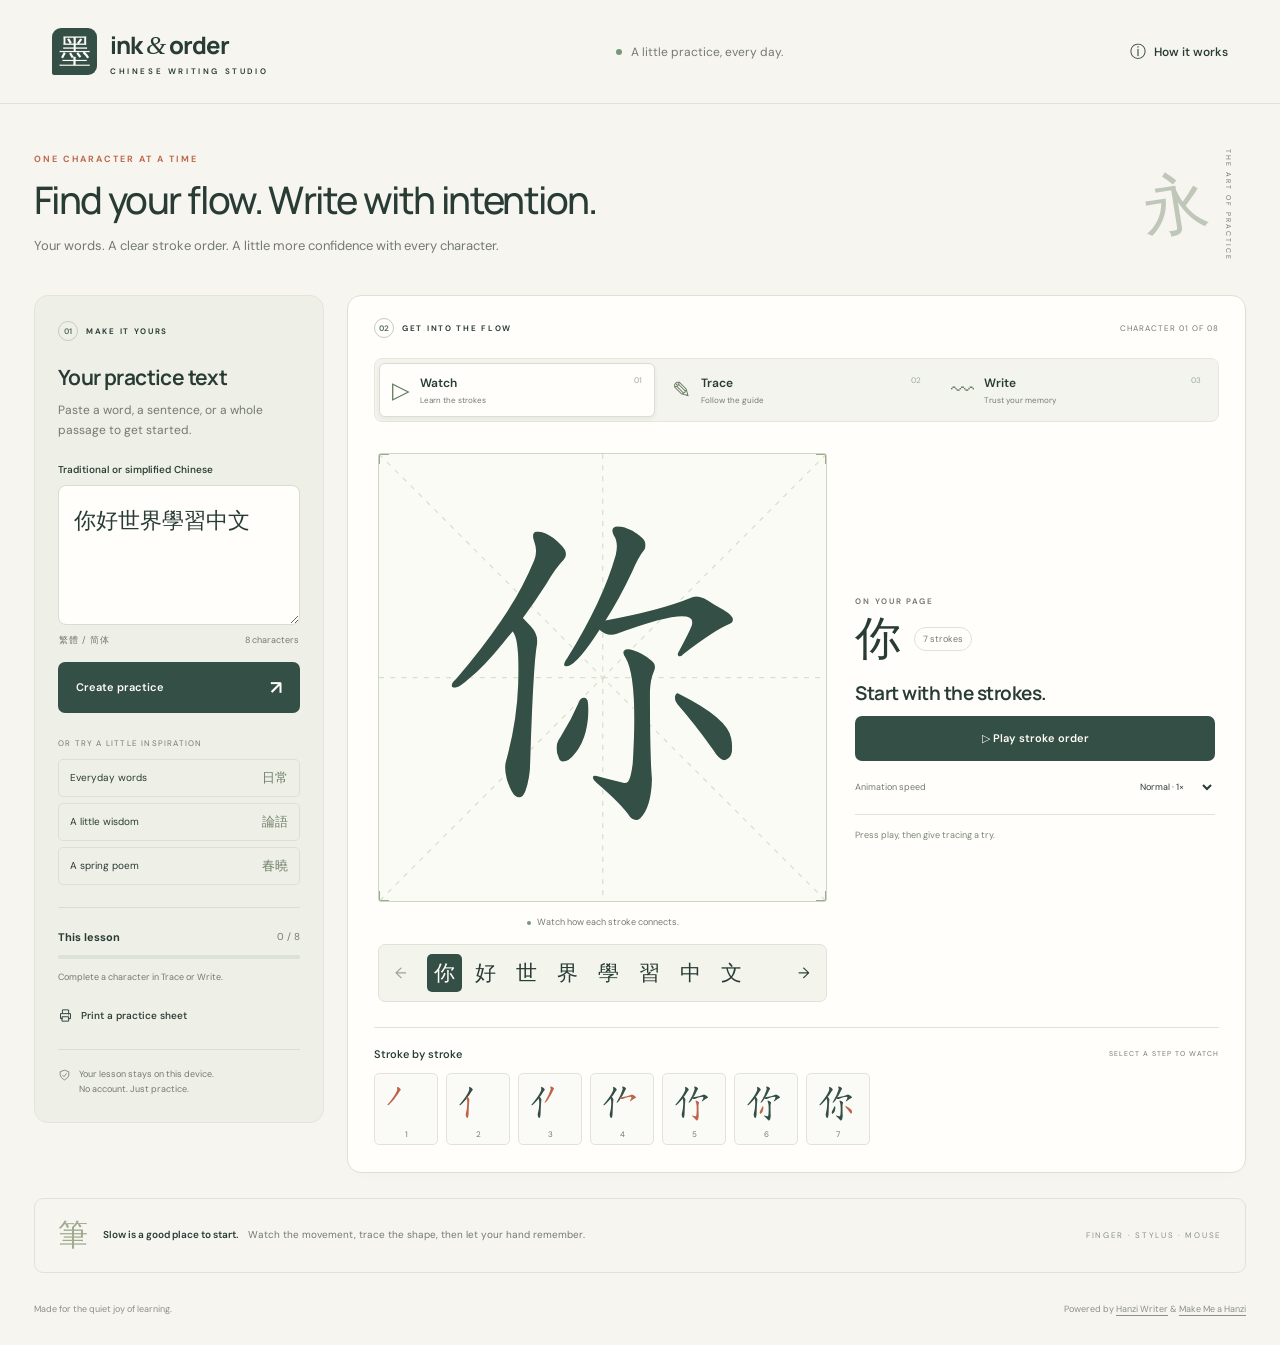
==== index.html @ 41d8ad5f "Move character navigation directly below the writing grid" ====
<!doctype html>
<html lang="en">
  <head>
    <meta charset="UTF-8" />
    <meta name="viewport" content="width=device-width, initial-scale=1" />
    <meta name="theme-color" content="#f6f5ef" />
    <meta
      name="description"
      content="Turn any traditional or simplified Chinese text into stroke-order animations, guided tracing, and handwriting practice. Free, with no sign-in."
    />
    <title>Ink & Order — Chinese writing practice</title>
    <link rel="icon" href="./favicon.svg" type="image/svg+xml" />
    <link rel="stylesheet" href="./styles.css?v=d19925554fca" />
    <script defer src="./vendor/hanzi-writer.min.js"></script>
    <script defer src="./app.js?v=f478b5c9c810"></script>
  </head>
  <body>
    <a class="skip-link" href="#practice">Skip to practice</a>
    <header class="site-header">
      <a class="brand" href="./" aria-label="Ink and Order home"
        ><span class="brand-seal" lang="zh">墨</span
        ><span
          >ink <i>&</i> order<span class="brand-sub"
            >CHINESE WRITING STUDIO</span
          ></span
        ></a
      >
      <div class="header-note">
        <span class="status-dot"></span>A little practice, every day.
      </div>
      <button class="text-button" id="help-button">
        <span aria-hidden="true">ⓘ</span> How it works
      </button>
    </header>
    <main>
      <section class="intro">
        <div>
          <div class="eyebrow">ONE CHARACTER AT A TIME</div>
          <h1>
            Find your flow.<br class="mobile-break" />
            Write with intention.
          </h1>
          <p>
            Your words. A clear stroke order. A little more confidence with
            every character.
          </p>
        </div>
        <div class="intro-mark" aria-hidden="true">
          <span lang="zh">永</span><small>THE ART OF PRACTICE</small>
        </div>
      </section>
      <div class="studio-layout">
        <aside class="lesson-panel">
          <div class="section-kicker">
            <span class="step-number">01</span> MAKE IT YOURS
          </div>
          <h2>Your practice text</h2>
          <p class="muted">
            Paste a word, a sentence, or a whole passage to get started.
          </p>
          <form id="lesson-form">
            <label for="lesson-text">Traditional or simplified Chinese</label>
            <textarea
              id="lesson-text"
              lang="zh"
              maxlength="10000"
              spellcheck="false"
              placeholder="在這裡貼上中文，或在这里贴上中文…"
            >
你好世界學習中文</textarea
            >
            <div class="input-meta">
              <span>繁體 / 简体</span><span id="input-count">8 characters</span>
            </div>
            <p id="input-error" class="input-error" role="alert" hidden></p>
            <button type="submit" class="button primary generate-button">
              Create practice <span aria-hidden="true">↗</span>
            </button>
          </form>
          <div class="sample-label">OR TRY A LITTLE INSPIRATION</div>
          <div class="sample-buttons">
            <button data-sample="你好世界學習中文">
              Everyday words <span>日常</span></button
            ><button data-sample="学而时习之不亦说乎">
              A little wisdom <span>論語</span></button
            ><button data-sample="春眠不覺曉處處聞啼鳥">
              A spring poem <span>春曉</span>
            </button>
          </div>
          <div class="lesson-divider"></div>
          <div class="session-heading">
            <h3>This lesson</h3>
            <span id="session-count">0 / 8</span>
          </div>
          <progress
            id="session-progress"
            value="0"
            max="8"
            aria-label="Characters practiced"
          ></progress>
          <p class="session-caption" id="session-caption">
            Complete a character in Trace or Write.
          </p>
          <button class="text-button print-button" id="print-button">
            <svg aria-hidden="true" viewBox="0 0 24 24">
              <path
                d="M7 8V3h10v5M7 17H4V9h16v8h-3M7 14h10v7H7zM17 11h.01"
              /></svg
            >Print a practice sheet
          </button>
          <div class="saved-note">
            <svg aria-hidden="true" viewBox="0 0 24 24">
              <path d="M12 3 4 6v6c0 5 8 9 8 9s8-4 8-9V6zM8 12l3 3 5-6" /></svg
            ><span id="storage-note"
              >Your lesson stays on this device.<br />No account. Just
              practice.</span
            >
          </div>
        </aside>
        <section
          class="practice-panel"
          id="practice"
          aria-label="Writing practice"
        >
          <div class="practice-top">
            <div class="section-kicker">
              <span class="step-number">02</span> GET INTO THE FLOW
            </div>
            <span class="position-label" id="position-label"
              >CHARACTER 01 OF 08</span
            >
          </div>
          <div class="mode-tabs" role="tablist" aria-label="Practice mode">
            <button
              id="tab-watch"
              role="tab"
              aria-selected="true"
              aria-controls="mode-panel"
              tabindex="0"
              data-mode="watch"
            >
              <span class="tab-icon" aria-hidden="true">▷</span
              ><span>Watch<small>Learn the strokes</small></span
              ><span class="tab-index">01</span>
            </button>
            <button
              id="tab-trace"
              role="tab"
              aria-selected="false"
              aria-controls="mode-panel"
              tabindex="-1"
              data-mode="trace"
            >
              <span class="tab-icon" aria-hidden="true">✎</span
              ><span>Trace<small>Follow the guide</small></span
              ><span class="tab-index">02</span>
            </button>
            <button
              id="tab-write"
              role="tab"
              aria-selected="false"
              aria-controls="mode-panel"
              tabindex="-1"
              data-mode="write"
            >
              <span class="tab-icon" aria-hidden="true">〰</span
              ><span>Write<small>Trust your memory</small></span
              ><span class="tab-index">03</span>
            </button>
          </div>
          <div id="mode-panel" role="tabpanel" aria-labelledby="tab-watch">
            <div class="practice-workspace">
              <div class="canvas-column">
                <div
                  class="writing-board"
                  id="writing-board"
                  role="img"
                  aria-label="Stroke order animation for 你"
                >
                  <svg
                    class="guide-grid"
                    viewBox="0 0 360 360"
                    aria-hidden="true"
                  >
                    <path d="M180 0v360M0 180h360M0 0l360 360M360 0 0 360" />
                  </svg>
                  <div id="writer"></div>
                  <div id="board-overlay" class="board-overlay" role="status">
                    Preparing your character…
                  </div>
                  <span class="board-corner top-left"></span
                  ><span class="board-corner top-right"></span
                  ><span class="board-corner bottom-left"></span
                  ><span class="board-corner bottom-right"></span>
                </div>
                <div class="board-caption">
                  <span class="status-dot"></span
                  ><span id="board-caption"
                    >Watch how each stroke connects.</span
                  >
                </div>
                <nav
                  class="character-navigation"
                  aria-label="Character navigation"
                >
                  <button
                    class="nav-button"
                    id="previous-button"
                    aria-label="Previous character"
                  >
                    ← <span>Previous</span>
                  </button>
                  <div
                    id="character-list"
                    class="character-list"
                    aria-label="Lesson characters"
                  ></div>
                  <button
                    class="nav-button"
                    id="next-button"
                    aria-label="Next character"
                  >
                    <span>Next</span> →
                  </button>
                </nav>
              </div>
              <div class="character-details">
                <div class="detail-eyebrow">ON YOUR PAGE</div>
                <div class="character-heading">
                  <span id="current-character" lang="zh">你</span
                  ><span class="stroke-badge" id="stroke-count">7 strokes</span>
                </div>
                <h2 id="mode-title">Start with the strokes.</h2>
                <p id="mode-description" hidden></p>
                <div class="watch-controls" id="watch-controls">
                  <button class="button primary" id="play-button" disabled>
                    <span aria-hidden="true">▷</span> Play stroke order
                  </button>
                  <div class="speed-control">
                    <label for="speed">Animation speed</label
                    ><select id="speed">
                      <option value="0.6">Slow · 0.6×</option>
                      <option value="1" selected>Normal · 1×</option>
                      <option value="1.8">Fast · 1.8×</option>
                    </select>
                  </div>
                </div>
                <div class="quiz-controls" id="quiz-controls" hidden>
                  <div class="quiz-stats">
                    <div>
                      <strong id="accepted-count">0 / 7</strong
                      ><span>strokes written</span>
                    </div>
                    <div>
                      <strong id="mistake-count">0</strong
                      ><span>try-agains</span>
                    </div>
                  </div>
                  <progress
                    id="stroke-progress"
                    max="7"
                    value="0"
                    aria-label="Accepted strokes"
                  ></progress
                  ><button class="button secondary" id="restart-button">
                    ↺ Start again
                  </button>
                </div>
                <div
                  class="feedback"
                  id="feedback"
                  role="status"
                  aria-live="polite"
                >
                  Press play, then give tracing a try.
                </div>
                <button
                  class="text-button retry-button"
                  id="retry-button"
                  hidden
                >
                  ↻ Retry loading this character
                </button>
              </div>
            </div>
            <div class="stroke-section" id="stroke-section">
              <div class="subsection-heading">
                <h3>Stroke by stroke</h3>
                <span>SELECT A STEP TO WATCH</span>
              </div>
              <div
                class="stroke-strip"
                id="stroke-strip"
                aria-label="Stroke sequence"
              ></div>
            </div>
            <div class="memory-note" id="memory-note" hidden>
              <span aria-hidden="true">✧</span> A blank page, a remembered
              rhythm. No outlines or hints; stroke order and direction still
              count.
            </div>
          </div>
        </section>
      </div>
      <div class="practice-tip">
        <span class="tip-mark" aria-hidden="true">筆</span>
        <p>
          <strong>Slow is a good place to start.</strong> Watch the movement,
          trace the shape, then let your hand remember.
        </p>
        <span class="tip-device">FINGER · STYLUS · MOUSE</span>
      </div>
    </main>
    <footer>
      <span>Made for the quiet joy of learning.</span
      ><span
        >Powered by
        <a href="https://hanziwriter.org/" target="_blank" rel="noopener"
          >Hanzi Writer</a
        >
        &
        <a
          href="https://github.com/skishore/makemeahanzi"
          target="_blank"
          rel="noopener"
          >Make Me a Hanzi</a
        ></span
      >
    </footer>
    <dialog id="help-dialog">
      <button
        class="dialog-close text-button"
        id="close-help"
        aria-label="Close instructions"
      >
        ✕
      </button>
      <div class="eyebrow">WELCOME TO YOUR WRITING STUDIO</div>
      <h2>A small ritual.<br />A lasting skill.</h2>
      <ol>
        <li>
          <strong>Bring your own words.</strong> Paste up to 200 Chinese
          characters. Punctuation and other text are ignored; repeated
          characters stay in your lesson.
        </li>
        <li>
          <strong>Watch.</strong> Play the stroke animation or select a numbered
          step to see a single stroke.
        </li>
        <li>
          <strong>Trace.</strong> Follow the pale outline with a finger, stylus,
          or mouse. Hints appear after two mistakes.
        </li>
        <li>
          <strong>Write.</strong> Start on a blank grid. No outlines, automatic
          hints, or stroke previews. Only the correct next stroke, drawn in the
          right direction, is accepted.
        </li>
      </ol>
      <p>
        Progress is saved locally for Trace and Write separately. Select a
        character to revisit it. Printable sheets provide paper practice; stroke
        order can only be checked on screen.
      </p>
      <p class="muted">
        Character shapes and stroke orders follow the Make Me a Hanzi dataset
        and can differ from regional teaching standards. Some rare characters
        are unavailable. New character data requires an internet connection.
      </p>
      <button class="button primary" id="start-practicing">
        Let’s practice ↗
      </button>
    </dialog>
    <section id="print-area" aria-label="Printable practice sheet"></section>
  </body>
</html>
---- styles.css ----
@import url("https://fonts.googleapis.com/css2?family=DM+Sans:wght@400;450;500;550;600;650;700&family=Manrope:wght@400;500;600;650;700;750;800&display=swap");
:root {
  --paper: #f6f5ef;
  --card: #fffefa;
  --ink: #283c35;
  --muted: #737a73;
  --line: #e1e3d9;
  --green: #344f46;
  --pale: #edf1e9;
  --accent: #be6549;
  --serif: "Kaiti TC", "KaiTi", "STKaiti", "Noto Serif CJK TC", serif;
  font-family:
    "DM Sans",
    -apple-system,
    BlinkMacSystemFont,
    "Segoe UI",
    sans-serif;
  color: var(--ink);
  background: var(--paper);
  font-synthesis: none;
}
* {
  box-sizing: border-box;
}
body {
  margin: 0;
}
button,
input,
textarea,
select {
  font: inherit;
}
button,
a,
select {
  -webkit-tap-highlight-color: transparent;
}
button {
  cursor: pointer;
}
button:disabled {
  cursor: default;
  opacity: 0.45;
}
a {
  color: inherit;
}
button {
  color: inherit;
}
button:focus-visible,
a:focus-visible,
textarea:focus-visible,
select:focus-visible {
  outline: 3px solid #bd7658;
  outline-offset: 4px;
}
button {
  transition:
    background 0.18s,
    color 0.18s,
    transform 0.18s;
}
button:not(:disabled):active {
  transform: translateY(1px);
}
[hidden] {
  display: none !important;
}
.site-header {
  height: 104px;
  max-width: 1380px;
  margin: auto;
  display: flex;
  align-items: center;
  justify-content: space-between;
  padding: 0 52px;
  border-bottom: 1px solid var(--line);
}
.brand {
  text-decoration: none;
  display: flex;
  align-items: center;
  gap: 13px;
  font-family: "Manrope", sans-serif;
  font-size: 24px;
  font-weight: 750;
  letter-spacing: -1px;
}
.brand-seal {
  width: 45px;
  height: 47px;
  display: grid;
  place-items: center;
  background: var(--green);
  border-radius: 9px 9px 9px 2px;
  color: var(--card);
  font: 32px var(--serif);
}
.brand i {
  font:
    italic 26px Georgia,
    serif;
  font-weight: 400;
}
.brand-sub {
  display: block;
  margin-top: 5px;
  font:
    600 8px "DM Sans",
    sans-serif;
  letter-spacing: 2.6px;
}
.header-note {
  font-size: 12px;
  color: var(--muted);
  display: flex;
  align-items: center;
  gap: 9px;
}
.status-dot {
  width: 6px;
  height: 6px;
  border-radius: 50%;
  background: #78977b;
  display: inline-block;
  flex-shrink: 0;
}
.text-button {
  border: 0;
  background: transparent;
  padding: 8px 0;
  display: inline-flex;
  gap: 8px;
  align-items: center;
  font-size: 12px;
  font-weight: 550;
}
.text-button:hover {
  color: var(--accent);
}
.text-button > span:first-child {
  font-size: 16px;
}
main {
  max-width: 1276px;
  margin: auto;
  padding: 0 32px;
}
.intro {
  display: flex;
  align-items: center;
  justify-content: space-between;
  padding: 45px 0 34px;
}
.eyebrow,
.section-kicker,
.detail-eyebrow {
  font-size: 9px;
  letter-spacing: 2px;
  font-weight: 650;
}
.eyebrow {
  color: var(--accent);
  margin-bottom: 12px;
}
.intro h1 {
  font:
    500 clamp(26px, 3vw, 38px) / 1.2 "Manrope",
    sans-serif;
  letter-spacing: -1.6px;
  margin: 0 0 13px;
}
.intro p {
  color: var(--muted);
  font-size: 13px;
  margin: 0;
  line-height: 1.7;
}
.intro-mark {
  display: flex;
  align-items: center;
  gap: 16px;
  margin-right: 13px;
}
.intro-mark > span {
  font: 66px var(--serif);
  color: #bfc7b9;
  transform: rotate(-9deg);
}
.intro-mark small {
  writing-mode: vertical-rl;
  letter-spacing: 2px;
  font-size: 7px;
  color: var(--muted);
}
.mobile-break {
  display: none;
}
.studio-layout {
  display: grid;
  grid-template-columns: 290px minmax(0, 1fr);
  gap: 23px;
  align-items: start;
}
.lesson-panel {
  background: #eeefe7;
  border: 1px solid #e4e5da;
  border-radius: 14px;
  padding: 25px 23px;
}
.section-kicker {
  display: flex;
  align-items: center;
  gap: 8px;
  letter-spacing: 1.7px;
  font-size: 8px;
}
.step-number {
  display: inline-grid;
  place-items: center;
  border: 1px solid #c5cdbf;
  width: 20px;
  height: 20px;
  border-radius: 50%;
  font-size: 8px;
  letter-spacing: 0;
  color: #5d7464;
}
.lesson-panel h2 {
  font:
    650 21px "Manrope",
    sans-serif;
  letter-spacing: -0.6px;
  margin: 22px 0 9px;
}
.muted {
  color: var(--muted);
}
.lesson-panel > .muted {
  font-size: 12px;
  line-height: 1.7;
  margin: 0 0 22px;
}
.lesson-panel label {
  font-size: 10px;
  font-weight: 550;
  display: block;
  margin-bottom: 9px;
}
textarea {
  display: block;
  resize: vertical;
  width: 100%;
  min-height: 140px;
  max-height: 360px;
  line-height: 1.65;
  padding: 15px;
  border: 1px solid #d9ddcf;
  border-radius: 8px;
  background: var(--card);
  color: var(--ink);
  font: 22px/1.8 var(--serif);
}
textarea::placeholder {
  font-size: 17px;
  color: #9ba395;
}
.input-meta {
  display: flex;
  justify-content: space-between;
  font-size: 9px;
  color: var(--muted);
  padding: 9px 1px 15px;
}
.input-meta > span:first-child {
  letter-spacing: 1px;
}
.button {
  display: flex;
  align-items: center;
  justify-content: center;
  gap: 9px;
  min-height: 45px;
  border-radius: 7px;
  border: 1px solid transparent;
  font-size: 11px;
  font-weight: 600;
  padding: 12px 17px;
}
.primary {
  background: var(--green);
  color: #fffdf8;
}
.primary:hover:not(:disabled) {
  background: #233e34;
}
.secondary {
  border-color: var(--line);
  background: var(--card);
}
.secondary:hover {
  background: var(--pale);
}
.generate-button {
  width: 100%;
  justify-content: space-between;
}
.generate-button > span {
  font-size: 19px;
}
.sample-label {
  font-size: 8px;
  letter-spacing: 1.2px;
  color: var(--muted);
  margin: 25px 0 11px;
}
.sample-buttons {
  display: grid;
  gap: 6px;
}
.sample-buttons button {
  display: flex;
  justify-content: space-between;
  align-items: center;
  padding: 9px 11px;
  border: 1px solid #dce0d2;
  border-radius: 5px;
  background: transparent;
  font-size: 10px;
  text-align: left;
}
.sample-buttons button:hover {
  background: var(--card);
  border-color: #9cad99;
}
.sample-buttons span {
  font: 13px var(--serif);
  color: #708069;
}
.lesson-divider {
  height: 1px;
  background: #daddd0;
  margin: 22px 0;
}
.session-heading {
  display: flex;
  justify-content: space-between;
  align-items: center;
}
.session-heading h3 {
  font-size: 11px;
  margin: 0;
}
.session-heading > span {
  font-size: 10px;
  color: var(--muted);
}
progress {
  display: block;
  appearance: none;
  width: 100%;
  height: 4px;
  border: 0;
  border-radius: 5px;
  background: #dce2d5;
  overflow: hidden;
  margin: 11px 0;
}
progress::-webkit-progress-bar {
  background: #dce2d5;
  border-radius: 5px;
}
progress::-webkit-progress-value {
  background: #6d8b67;
  border-radius: 5px;
}
progress::-moz-progress-bar {
  background: #6d8b67;
  border-radius: 5px;
}
.session-caption {
  font-size: 9px;
  line-height: 1.6;
  color: var(--muted);
  margin: 0;
}
.print-button {
  margin: 16px 0 18px;
  font-size: 10px;
}
.text-button svg {
  width: 15px;
  height: 15px;
  fill: none;
  stroke: currentColor;
  stroke-width: 1.5;
  stroke-linecap: round;
  stroke-linejoin: round;
}
.saved-note {
  border-top: 1px solid #daddd0;
  padding-top: 17px;
  display: flex;
  align-items: flex-start;
  gap: 8px;
  font-size: 9px;
  line-height: 1.65;
  color: var(--muted);
}
.saved-note svg {
  width: 13px;
  height: 16px;
  fill: none;
  stroke: currentColor;
  stroke-width: 1.5;
  flex-shrink: 0;
}
.practice-panel {
  background: var(--card);
  border: 1px solid #dce1d6;
  border-radius: 14px;
  overflow: hidden;
  box-shadow: 0 4px 12px #223b2f03;
}
.practice-top {
  display: flex;
  align-items: center;
  justify-content: space-between;
  padding: 22px 26px 20px;
}
.position-label {
  font-size: 8px;
  color: var(--muted);
  letter-spacing: 1px;
}
.mode-tabs {
  display: grid;
  grid-template-columns: repeat(3, 1fr);
  margin: 0 26px;
  background: #f3f4ed;
  border: 1px solid #e5e7de;
  border-radius: 8px;
  padding: 4px;
  gap: 4px;
}
.mode-tabs button {
  display: flex;
  align-items: center;
  gap: 10px;
  text-align: left;
  background: none;
  border: 1px solid transparent;
  padding: 11px 12px;
  border-radius: 6px;
  position: relative;
  min-width: 0;
}
.mode-tabs button:hover {
  background: #e9eee2;
}
.mode-tabs button[aria-selected="true"] {
  background: var(--card);
  border-color: #d8dfd0;
  box-shadow: 0 2px 4px #273c3510;
}
.tab-icon {
  font-size: 23px;
  color: #657a62;
}
.mode-tabs button > span:nth-child(2) {
  font-size: 12px;
  font-weight: 600;
}
.mode-tabs small {
  display: block;
  margin-top: 4px;
  font-size: 8px;
  font-weight: 400;
  color: var(--muted);
  white-space: nowrap;
}
.tab-index {
  margin-left: auto;
  font-size: 8px;
  color: #9baba0;
  align-self: flex-start;
}
.practice-workspace {
  padding: 31px 30px 25px;
  display: grid;
  grid-template-columns: minmax(0, 1.25fr) minmax(190px, 1fr);
  gap: 28px;
  align-items: center;
}
.canvas-column {
  min-width: 0;
}
.writing-board {
  position: relative;
  background: #fafbf5;
  width: 100%;
  aspect-ratio: 1;
  border: 1px solid #cdd7c5;
  border-radius: 3px;
  touch-action: none;
  overflow: hidden;
}
.guide-grid {
  position: absolute;
  width: 100%;
  height: 100%;
  inset: 0;
  pointer-events: none;
}
.guide-grid path {
  fill: none;
  stroke: #d9dfd0;
  stroke-width: 1;
  stroke-dasharray: 4 5;
}
#writer {
  position: absolute;
  inset: 0;
}
#writer svg {
  display: block;
}
.board-corner {
  position: absolute;
  width: 10px;
  height: 10px;
  border-color: #9bab8e;
  border-style: solid;
  pointer-events: none;
}
.top-left {
  top: 0;
  left: 0;
  border-width: 1px 0 0 1px;
}
.top-right {
  top: 0;
  right: 0;
  border-width: 1px 1px 0 0;
}
.bottom-left {
  bottom: 0;
  left: 0;
  border-width: 0 0 1px 1px;
}
.bottom-right {
  bottom: 0;
  right: 0;
  border-width: 0 1px 1px 0;
}
.board-caption {
  font-size: 9px;
  display: flex;
  align-items: center;
  justify-content: center;
  gap: 6px;
  color: var(--muted);
  margin-top: 14px;
  text-align: center;
  line-height: 1.5;
}
.board-caption .status-dot {
  width: 4px;
  height: 4px;
}
.board-overlay {
  position: absolute;
  inset: 0;
  z-index: 2;
  background: #fafbf5eb;
  display: flex;
  align-items: center;
  justify-content: center;
  padding: 25px;
  text-align: center;
  font-size: 13px;
  line-height: 1.7;
  color: var(--muted);
}
.detail-eyebrow {
  font-size: 8px;
  letter-spacing: 1.7px;
  color: var(--muted);
}
.character-heading {
  display: flex;
  align-items: center;
  gap: 13px;
  margin: 10px 0 18px;
}
#current-character {
  font: 46px/1 var(--serif);
}
.stroke-badge {
  font-size: 9px;
  border: 1px solid var(--line);
  border-radius: 20px;
  padding: 5px 8px;
  color: var(--muted);
  white-space: nowrap;
}
.character-details h2 {
  font:
    650 19px/1.4 "Manrope",
    sans-serif;
  letter-spacing: -0.5px;
  margin: 0 0 9px;
}
.character-details > p {
  font-size: 11px;
  color: var(--muted);
  line-height: 1.9;
  margin: 0 0 19px;
}
.watch-controls > .button {
  width: 100%;
}
.speed-control {
  display: flex;
  align-items: center;
  justify-content: space-between;
  gap: 8px;
  margin: 12px 0;
}
.speed-control label {
  font-size: 9px;
  color: var(--muted);
}
select {
  border: 0;
  background: transparent;
  color: var(--ink);
  font-size: 9px;
  padding: 7px 15px 7px 3px;
  max-width: 125px;
}
.feedback {
  font-size: 9px;
  line-height: 1.75;
  color: #7a8575;
  border-top: 1px solid var(--line);
  padding-top: 13px;
  margin-top: 13px;
  min-height: 45px;
}
.feedback[data-tone="error"] {
  color: #aa4e37;
}
.feedback[data-tone="success"] {
  color: #427148;
}
.quiz-stats {
  display: flex;
  gap: 25px;
}
.quiz-stats strong {
  font:
    600 20px "Manrope",
    sans-serif;
  display: block;
}
.quiz-stats span {
  font-size: 8px;
  color: var(--muted);
  display: block;
  margin-top: 3px;
}
.quiz-controls .button {
  margin-top: 15px;
  width: 100%;
}
.retry-button {
  font-size: 10px;
  text-align: left;
}
.stroke-section {
  border-top: 1px solid var(--line);
  margin: 0 26px;
  padding: 19px 0 23px;
}
.subsection-heading {
  display: flex;
  justify-content: space-between;
  align-items: center;
  gap: 10px;
  margin-bottom: 12px;
}
.subsection-heading h3 {
  font-size: 11px;
  font-weight: 550;
  margin: 0;
}
.subsection-heading > span {
  font-size: 7px;
  letter-spacing: 1px;
  color: var(--muted);
}
.stroke-strip {
  display: flex;
  gap: 8px;
  overflow-x: auto;
  padding-bottom: 4px;
  scrollbar-width: thin;
}
.stroke-step {
  position: relative;
  flex: 0 0 64px;
  height: 72px;
  border: 1px solid var(--line);
  border-radius: 5px;
  background: #fafbf6;
  padding: 3px 4px 12px;
}
.stroke-step:hover {
  border-color: #7e9874;
  background: #edf2e7;
}
.stroke-step svg {
  width: 52px;
  height: 52px;
  display: block;
}
.stroke-step span {
  position: absolute;
  bottom: 5px;
  left: 0;
  right: 0;
  font-size: 8px;
  color: var(--muted);
}
.memory-note {
  margin: 0 26px;
  padding: 22px 0;
  border-top: 1px solid var(--line);
  font-size: 10px;
  color: var(--muted);
  display: flex;
  gap: 9px;
  line-height: 1.8;
}
.memory-note > span {
  font-size: 20px;
  color: #7e9874;
}
.character-navigation {
  display: flex;
  gap: 5px;
  align-items: center;
  width: 100%;
  min-width: 0;
  margin-top: 14px;
  border: 1px solid var(--line);
  border-radius: 7px;
  padding: 6px 4px;
  background: #f3f5ed;
}
.nav-button {
  display: flex;
  align-items: center;
  gap: 7px;
  background: none;
  border: 0;
  padding: 8px 2px;
  font-size: 15px;
}
.nav-button span {
  display: none;
}
.character-navigation .nav-button {
  flex: 0 0 36px;
  min-height: 44px;
  justify-content: center;
}
.character-list {
  display: flex;
  flex: 1;
  gap: 6px;
  overflow-x: auto;
  scrollbar-width: thin;
  min-width: 0;
  padding: 3px;
}
.character-list button {
  height: 38px;
  min-width: 35px;
  background: transparent;
  border: 1px solid transparent;
  border-radius: 5px;
  font: 21px var(--serif);
  position: relative;
}
.character-list button:hover {
  background: var(--pale);
}
.character-list button[aria-current="true"] {
  background: var(--green);
  color: var(--card);
}
.character-list button.completed::after {
  content: "";
  position: absolute;
  bottom: 2px;
  left: calc(50% - 2px);
  width: 4px;
  height: 4px;
  border-radius: 50%;
  background: #88a675;
}
.character-list button[aria-current="true"].completed::after {
  background: #e6efdf;
}
.practice-tip {
  margin: 25px 0 30px;
  display: flex;
  align-items: center;
  gap: 15px;
  padding: 16px 23px;
  border: 1px solid var(--line);
  border-radius: 9px;
}
.tip-mark {
  font: 30px var(--serif);
  color: #9daa8e;
}
.practice-tip p {
  font-size: 10px;
  line-height: 1.8;
  color: var(--muted);
  margin: 0;
}
.practice-tip strong {
  font-weight: 600;
  color: var(--ink);
  margin-right: 7px;
}
.tip-device {
  margin-left: auto;
  font-size: 8px;
  letter-spacing: 1.7px;
  color: #8b9485;
  white-space: nowrap;
}
footer {
  max-width: 1212px;
  margin: 0 auto;
  padding: 0 0 30px;
  display: flex;
  justify-content: space-between;
  gap: 15px;
  font-size: 9px;
  color: #8b9188;
}
footer a {
  text-underline-offset: 3px;
}
dialog {
  max-width: 520px;
  width: calc(100% - 32px);
  border: 1px solid var(--line);
  border-radius: 14px;
  padding: 35px;
  background: var(--card);
  color: var(--ink);
  box-shadow: 0 20px 100px #18261e30;
}
dialog::backdrop {
  background: #25392b65;
  backdrop-filter: blur(3px);
}
.dialog-close {
  position: absolute;
  right: 22px;
  top: 15px;
}
dialog h2 {
  font:
    500 30px/1.3 "Manrope",
    sans-serif;
  letter-spacing: -1px;
}
dialog ol {
  padding-left: 18px;
}
dialog li,
dialog p {
  font-size: 12px;
  line-height: 1.8;
}
dialog li {
  margin-bottom: 15px;
}
dialog .button {
  margin-top: 20px;
}
.input-error {
  font-size: 10px;
  line-height: 1.6;
  color: #a04e37;
  margin: 0 0 12px;
}
.skip-link {
  position: fixed;
  left: 20px;
  top: -80px;
  padding: 10px;
  background: var(--green);
  color: white;
  z-index: 10;
}
.skip-link:focus {
  top: 10px;
}
#print-area {
  display: none;
}
@media (min-width: 1400px) {
  .site-header {
    max-width: 1380px;
  }
  .practice-workspace {
    gap: 36px;
    padding: 32px 36px 28px;
  }
  .studio-layout {
    grid-template-columns: 300px minmax(0, 1fr);
  }
}
@media (max-width: 1100px) {
  .site-header {
    padding: 0 32px;
  }
  .studio-layout {
    grid-template-columns: 260px minmax(0, 1fr);
    gap: 18px;
  }
  .lesson-panel {
    padding: 23px 20px;
  }
  .practice-workspace {
    gap: 19px;
    padding: 27px 23px;
    grid-template-columns: minmax(0, 1.2fr) minmax(155px, 1fr);
  }
  .mode-tabs {
    margin: 0 20px;
  }
  .mode-tabs button {
    padding: 10px 8px;
    gap: 6px;
  }
  .tab-index {
    display: none;
  }
  .character-details h2 {
    font-size: 17px;
  }
  .character-details > p {
    font-size: 10px;
  }
  .character-heading {
    margin-bottom: 14px;
  }
  .stroke-section {
    margin: 0 20px;
  }
  .practice-top {
    padding: 21px;
  }
  .speed-control {
    flex-wrap: wrap;
    gap: 0;
  }
  footer {
    padding: 0 32px 25px;
  }
}
@media (max-width: 850px) {
  .header-note {
    display: none;
  }
  .intro-mark {
    display: none;
  }
  .studio-layout {
    grid-template-columns: 230px minmax(0, 1fr);
  }
  .practice-workspace {
    grid-template-columns: 1fr;
  }
  .canvas-column {
    max-width: 320px;
    width: 100%;
    margin: auto;
  }
  .character-details {
    display: grid;
    grid-template-columns: 1fr 1fr;
    gap: 0 20px;
  }
  .detail-eyebrow {
    grid-column: 1;
  }
  .character-heading {
    grid-column: 1;
    margin: 8px 0 13px;
  }
  .character-details h2 {
    grid-column: 1;
  }
  .character-details > p {
    grid-column: 1;
    margin-bottom: 0;
  }
  .watch-controls,
  .quiz-controls {
    grid-column: 2;
    grid-row: 1/5;
    align-self: center;
  }
  .feedback,
  .retry-button {
    grid-column: 1/-1;
  }
  .feedback {
    min-height: 0;
    margin-top: 15px;
  }
  .mode-tabs button {
    gap: 6px;
    justify-content: center;
  }
  .mode-tabs small {
    display: none;
  }
  .tab-icon {
    font-size: 20px;
  }
  .tip-device {
    display: none;
  }
  .position-label {
    font-size: 7px;
  }
  .section-kicker {
    letter-spacing: 1px;
    font-size: 7px;
  }
  .practice-top {
    padding: 18px 17px;
  }
  .practice-tip {
    margin-bottom: 25px;
  }
  .intro {
    padding: 32px 0 28px;
  }
}
@media (max-width: 650px) {
  .site-header {
    height: 80px;
    padding: 0 21px;
  }
  .brand {
    font-size: 21px;
  }
  .brand-seal {
    width: 39px;
    height: 41px;
    font-size: 28px;
  }
  .brand-sub {
    font-size: 7px;
    letter-spacing: 2px;
  }
  .site-header .text-button {
    font-size: 10px;
  }
  main {
    padding: 0 17px;
  }
  .intro {
    padding: 29px 4px 25px;
  }
  .intro h1 {
    font-size: 30px;
    line-height: 1.25;
    letter-spacing: -1.2px;
  }
  .mobile-break {
    display: initial;
  }
  .intro p {
    font-size: 11px;
    line-height: 1.7;
    max-width: 300px;
  }
  .eyebrow {
    font-size: 8px;
    letter-spacing: 1.6px;
  }
  .studio-layout {
    grid-template-columns: 1fr;
    gap: 18px;
  }
  .lesson-panel {
    padding: 21px;
  }
  .lesson-panel h2 {
    font-size: 20px;
    margin: 15px 0 7px;
  }
  .lesson-panel > .muted {
    font-size: 11px;
    margin-bottom: 16px;
  }
  .lesson-panel textarea {
    min-height: 105px;
    max-height: 240px;
  }
  .sample-label {
    margin-top: 18px;
  }
  .sample-buttons {
    grid-template-columns: repeat(3, 1fr);
    gap: 6px;
  }
  .sample-buttons button {
    flex-direction: column;
    gap: 7px;
    font-size: 9px;
    padding: 10px 5px;
    align-items: flex-start;
  }
  .sample-buttons span {
    font-size: 15px;
  }
  .lesson-divider {
    margin: 19px 0 16px;
  }
  .session-caption {
    font-size: 10px;
  }
  .print-button {
    margin: 12px 0 8px;
    font-size: 11px;
  }
  .saved-note {
    border: 0;
    padding: 0;
    float: right;
    max-width: 155px;
    font-size: 8px;
    margin-top: 9px;
  }
  .saved-note svg {
    width: 12px;
  }
  .saved-note br {
    display: none;
  }
  .practice-top {
    padding: 20px;
  }
  .mode-tabs {
    margin: 0 17px;
    gap: 2px;
  }
  .mode-tabs button {
    padding: 13px 5px;
    gap: 8px;
  }
  .mode-tabs small {
    display: block;
    font-size: 7px;
  }
  .mode-tabs button > span:nth-child(2) {
    font-size: 11px;
  }
  .practice-workspace {
    padding: 25px 22px 20px;
    gap: 23px;
  }
  .canvas-column {
    max-width: 360px;
  }
  .board-caption {
    font-size: 10px;
    margin-top: 12px;
  }
  .character-details {
    grid-template-columns: 1fr 1fr;
    gap: 0 18px;
  }
  .character-details h2 {
    font-size: 17px;
  }
  .character-details > p {
    font-size: 10px;
    line-height: 1.8;
  }
  .character-heading {
    margin: 8px 0 12px;
  }
  #current-character {
    font-size: 37px;
  }
  .character-details .button {
    font-size: 10px;
    padding: 11px 9px;
    min-height: 44px;
  }
  .speed-control {
    margin-top: 10px;
  }
  .speed-control label,
  select {
    font-size: 9px;
  }
  .feedback {
    font-size: 10px;
  }
  .stroke-section {
    padding: 17px 0 20px;
    margin: 0 20px;
  }
  .stroke-step {
    flex-basis: 59px;
    height: 68px;
  }
  .stroke-step svg {
    width: 49px;
    height: 49px;
  }
  .character-list {
    gap: 5px;
  }
  .character-list button {
    min-width: 35px;
    height: 40px;
  }
  .nav-button {
    font-size: 19px;
    min-width: 28px;
    justify-content: center;
  }
  .practice-tip {
    padding: 14px 16px;
    gap: 12px;
    margin-top: 19px;
  }
  .practice-tip strong {
    display: block;
  }
  .practice-tip p {
    font-size: 10px;
  }
  .tip-mark {
    font-size: 31px;
  }
  footer {
    flex-direction: column;
    text-align: center;
    gap: 9px;
    padding: 0 16px 25px;
    line-height: 1.7;
  }
  .memory-note {
    font-size: 10px;
    margin: 0 20px;
    padding: 20px 0;
  }
  dialog {
    padding: 30px 25px;
  }
}
@media (prefers-reduced-motion: reduce) {
  * {
    scroll-behavior: auto !important;
    transition: none !important;
  }
}
@page {
  size: A4 portrait;
  margin: 14mm;
}
@media print {
  body {
    background: white;
    color: #222;
  }
  body > * {
    display: none !important;
  }
  #print-area {
    display: block !important;
  }
  .print-title {
    display: flex;
    justify-content: space-between;
    align-items: center;
    border-bottom: 1px solid #bbb;
    padding-bottom: 12px;
    margin-bottom: 20px;
  }
  .print-title h1 {
    font-size: 22px;
    margin: 0;
  }
  .print-title p {
    font-size: 10px;
  }
  .print-lesson {
    font: 15px/1.7 var(--serif);
    overflow-wrap: anywhere;
  }
  .print-row {
    break-inside: avoid;
    margin: 18px 0 23px;
  }
  .print-row h2 {
    font: 22px var(--serif);
    margin: 0 0 8px;
  }
  .print-row h2 small {
    font: 9px sans-serif;
    margin-left: 12px;
  }
  .print-strokes {
    display: flex;
    flex-wrap: wrap;
    gap: 4px;
    margin-bottom: 10px;
  }
  .print-stroke {
    width: 38px;
    height: 46px;
    border: 1px solid #ddd;
    text-align: center;
  }
  .print-stroke svg {
    width: 36px;
    height: 36px;
    display: block;
  }
  .print-stroke span {
    font-size: 7px;
    display: block;
  }
  .print-boxes {
    display: flex;
    gap: 7px;
  }
  .print-box {
    width: 72px;
    height: 72px;
    border: 1px solid #bbb;
    position: relative;
  }
  .print-box > svg {
    position: absolute;
    inset: 0;
    width: 100%;
    height: 100%;
  }
  .print-grid line {
    stroke: #ccc;
    stroke-width: 0.6;
    stroke-dasharray: 3 4;
  }
  .print-footer {
    margin-top: 20px;
    font: 8px/1.6 sans-serif;
    color: #666;
  }
  .print-error {
    font: 10px sans-serif;
    color: #666;
  }
}

#practice {
  scroll-margin-top: 20px;
}
@media (max-width: 650px) {
  .character-list button {
    min-width: 40px;
    min-height: 44px;
  }
  .nav-button {
    min-width: 38px;
    min-height: 44px;
  }
  .site-header .text-button {
    min-height: 44px;
  }
  .print-button {
    min-height: 44px;
  }
  .speed-control select {
    min-height: 40px;
  }
  .mode-tabs button {
    min-height: 54px;
  }
}
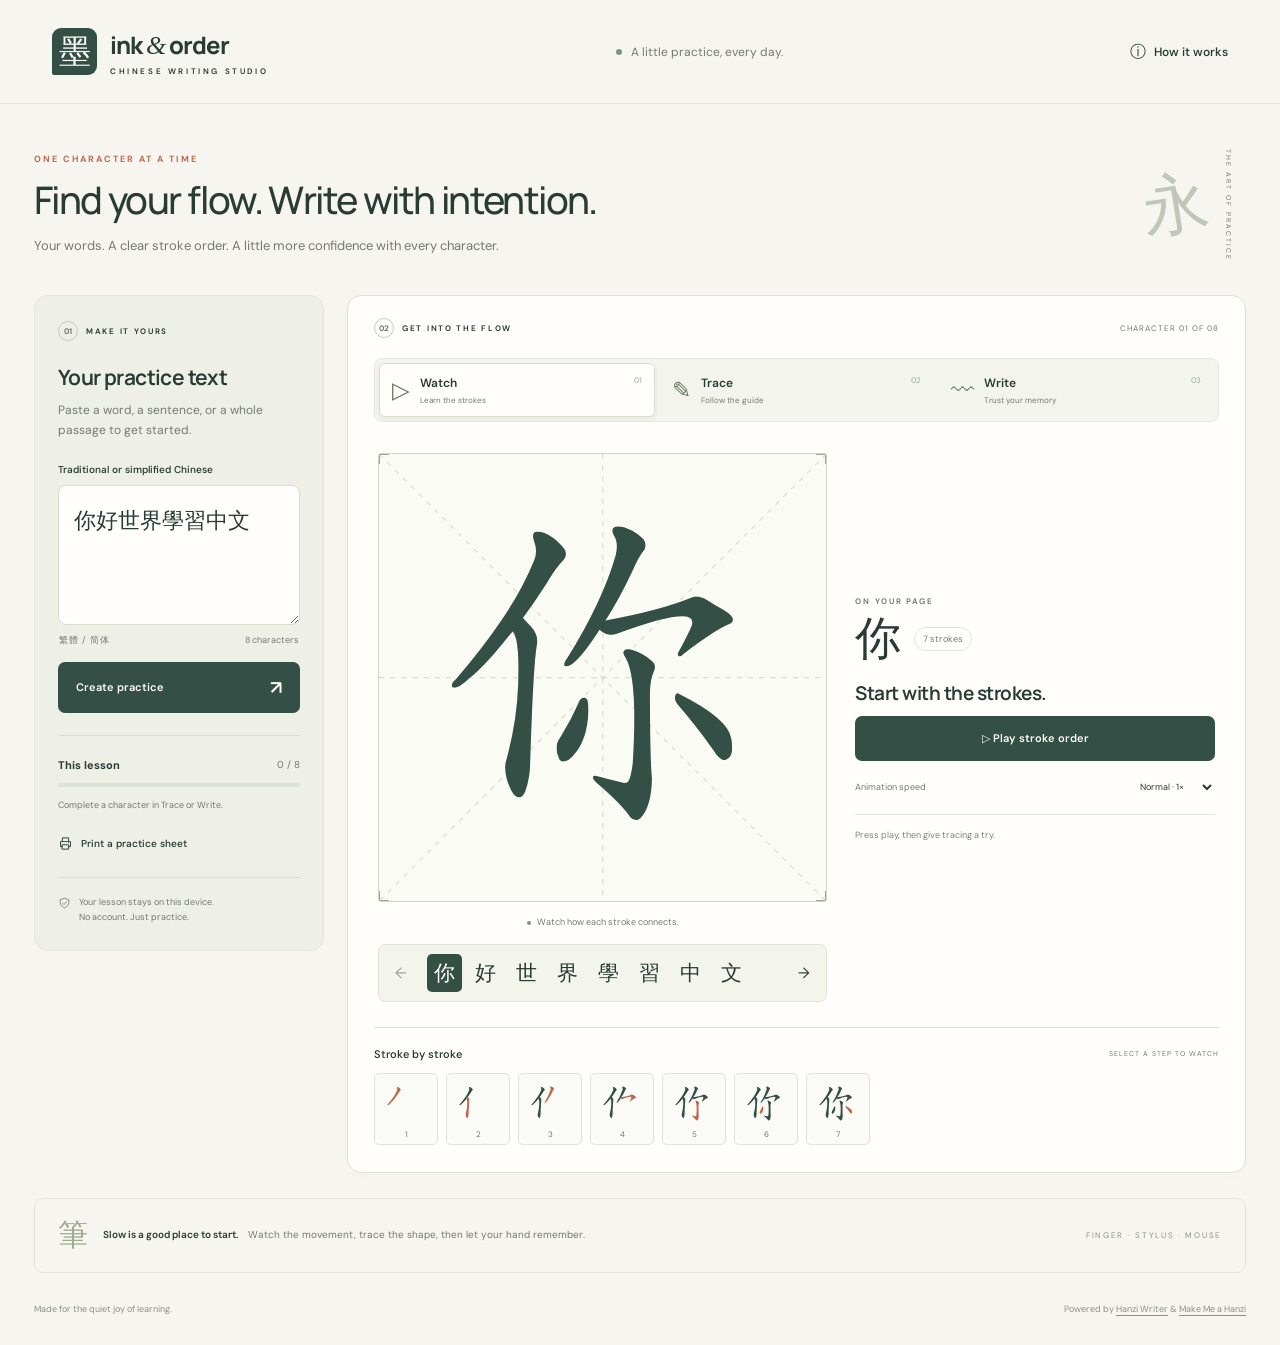
==== commit eb66f0c9: "Remove inspiration heading and sample lesson buttons" ====
--- a/index.html
+++ b/index.html
@@ -10,9 +10,9 @@
     />
     <title>Ink & Order — Chinese writing practice</title>
     <link rel="icon" href="./favicon.svg" type="image/svg+xml" />
-    <link rel="stylesheet" href="./styles.css?v=d19925554fca" />
+    <link rel="stylesheet" href="./styles.css?v=dac7cf87811e" />
     <script defer src="./vendor/hanzi-writer.min.js"></script>
-    <script defer src="./app.js?v=f478b5c9c810"></script>
+    <script defer src="./app.js?v=f90aa38b1d6d"></script>
   </head>
   <body>
     <a class="skip-link" href="#practice">Skip to practice</a>
@@ -77,16 +77,6 @@
               Create practice <span aria-hidden="true">↗</span>
             </button>
           </form>
-          <div class="sample-label">OR TRY A LITTLE INSPIRATION</div>
-          <div class="sample-buttons">
-            <button data-sample="你好世界學習中文">
-              Everyday words <span>日常</span></button
-            ><button data-sample="学而时习之不亦说乎">
-              A little wisdom <span>論語</span></button
-            ><button data-sample="春眠不覺曉處處聞啼鳥">
-              A spring poem <span>春曉</span>
-            </button>
-          </div>
           <div class="lesson-divider"></div>
           <div class="session-heading">
             <h3>This lesson</h3>
--- a/styles.css
+++ b/styles.css
@@ -310,35 +310,6 @@
 .generate-button > span {
   font-size: 19px;
 }
-.sample-label {
-  font-size: 8px;
-  letter-spacing: 1.2px;
-  color: var(--muted);
-  margin: 25px 0 11px;
-}
-.sample-buttons {
-  display: grid;
-  gap: 6px;
-}
-.sample-buttons button {
-  display: flex;
-  justify-content: space-between;
-  align-items: center;
-  padding: 9px 11px;
-  border: 1px solid #dce0d2;
-  border-radius: 5px;
-  background: transparent;
-  font-size: 10px;
-  text-align: left;
-}
-.sample-buttons button:hover {
-  background: var(--card);
-  border-color: #9cad99;
-}
-.sample-buttons span {
-  font: 13px var(--serif);
-  color: #708069;
-}
 .lesson-divider {
   height: 1px;
   background: #daddd0;
@@ -1124,23 +1095,6 @@
     min-height: 105px;
     max-height: 240px;
   }
-  .sample-label {
-    margin-top: 18px;
-  }
-  .sample-buttons {
-    grid-template-columns: repeat(3, 1fr);
-    gap: 6px;
-  }
-  .sample-buttons button {
-    flex-direction: column;
-    gap: 7px;
-    font-size: 9px;
-    padding: 10px 5px;
-    align-items: flex-start;
-  }
-  .sample-buttons span {
-    font-size: 15px;
-  }
   .lesson-divider {
     margin: 19px 0 16px;
   }
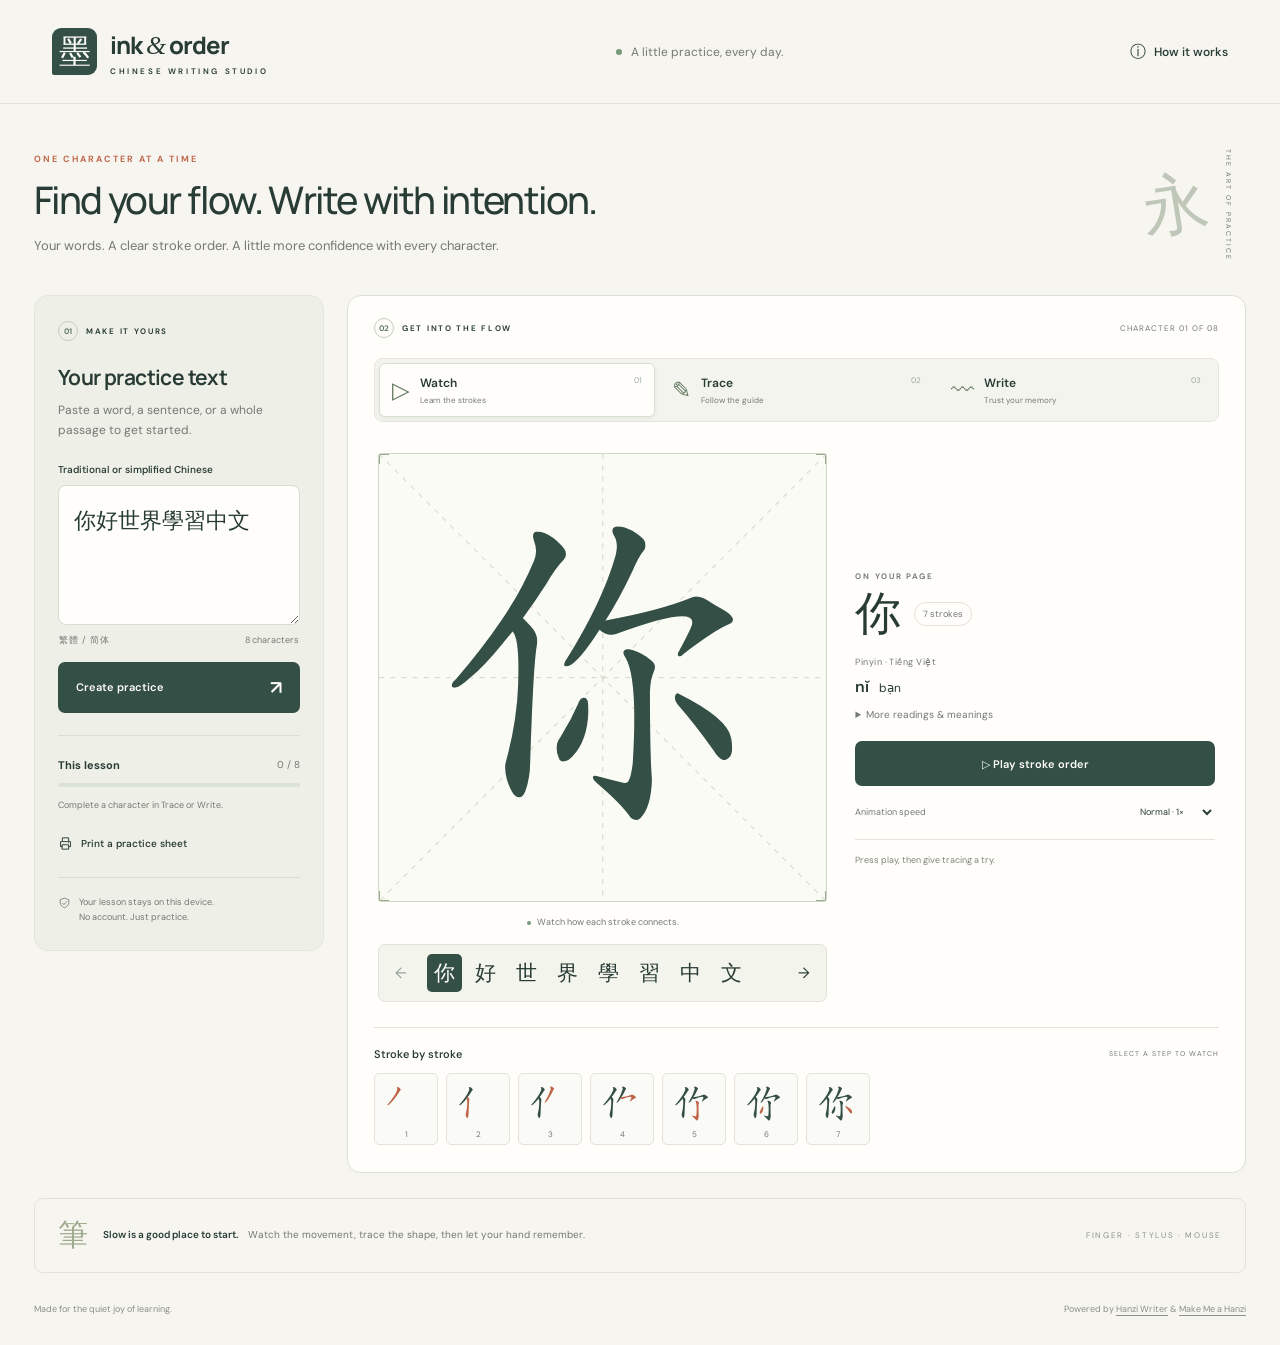
==== commit 81861bc3: "Add pinyin and Vietnamese meanings below the practice character" ====
--- a/index.html
+++ b/index.html
@@ -10,9 +10,10 @@
     />
     <title>Ink & Order — Chinese writing practice</title>
     <link rel="icon" href="./favicon.svg" type="image/svg+xml" />
-    <link rel="stylesheet" href="./styles.css?v=dac7cf87811e" />
+    <link rel="stylesheet" href="./styles.css?v=b33100ad75cb" />
     <script defer src="./vendor/hanzi-writer.min.js"></script>
-    <script defer src="./app.js?v=f90aa38b1d6d"></script>
+    <script defer src="./dictionary.js?v=8a337b092d1c"></script>
+    <script defer src="./app.js?v=990e4b467fda"></script>
   </head>
   <body>
     <a class="skip-link" href="#practice">Skip to practice</a>
@@ -67,8 +68,7 @@
               spellcheck="false"
               placeholder="在這裡貼上中文，或在这里贴上中文…"
             >
-你好世界學習中文</textarea
-            >
+你好世界學習中文</textarea>
             <div class="input-meta">
               <span>繁體 / 简体</span><span id="input-count">8 characters</span>
             </div>
@@ -220,7 +220,13 @@
                   <span id="current-character" lang="zh">你</span
                   ><span class="stroke-badge" id="stroke-count">7 strokes</span>
                 </div>
-                <h2 id="mode-title">Start with the strokes.</h2>
+                <section
+                  id="character-info"
+                  class="character-info"
+                  aria-label="Pinyin and Vietnamese meaning"
+                  aria-live="polite"
+                ></section>
+                <h2 id="mode-title" hidden></h2>
                 <p id="mode-description" hidden></p>
                 <div class="watch-controls" id="watch-controls">
                   <button class="button primary" id="play-button" disabled>
--- a/styles.css
+++ b/styles.css
@@ -577,6 +577,55 @@
   color: var(--muted);
   white-space: nowrap;
 }
+.character-info {
+  min-width: 0;
+  grid-column: 1;
+  margin: 0 0 18px;
+  font-size: 12px;
+  line-height: 1.65;
+}
+.dictionary-label {
+  color: var(--muted);
+  font-size: 9px;
+  letter-spacing: 0.05em;
+  margin-bottom: 5px;
+}
+.character-gloss {
+  display: grid;
+  grid-template-columns: max-content minmax(0, 1fr);
+  gap: 10px;
+  align-items: baseline;
+  overflow-wrap: anywhere;
+}
+.character-gloss strong {
+  font-size: 16px;
+  font-weight: 600;
+}
+.dictionary-details {
+  margin-top: 6px;
+  color: var(--muted);
+  font-size: 10px;
+}
+.dictionary-details summary {
+  cursor: pointer;
+}
+.dictionary-details .character-gloss {
+  color: var(--ink);
+  font-size: 12px;
+  padding-top: 9px;
+}
+.dictionary-source {
+  display: block;
+  margin-top: 10px;
+}
+.dictionary-retry {
+  background: none;
+  border: none;
+  color: inherit;
+  font: inherit;
+  text-decoration: underline;
+  cursor: pointer;
+}
 .character-details h2 {
   font:
     650 19px/1.4 "Manrope",
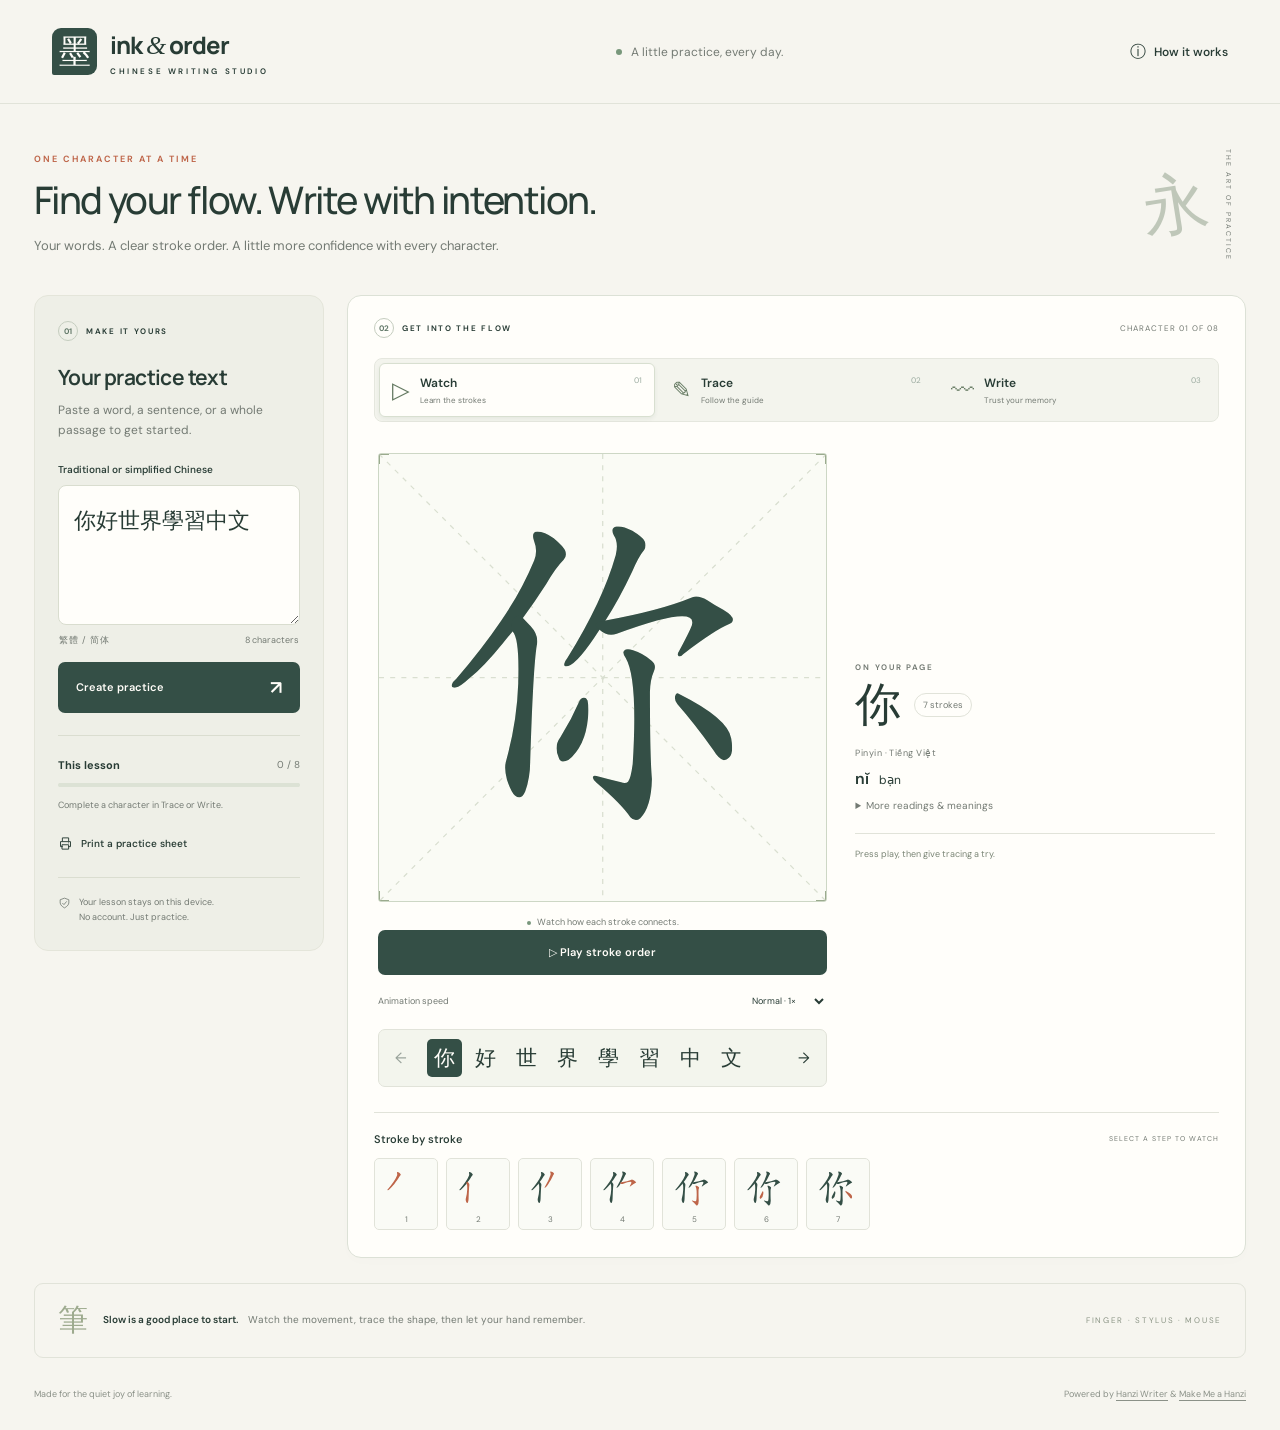
==== commit 74c0874b: "Move stroke playback above character navigation" ====
--- a/index.html
+++ b/index.html
@@ -189,6 +189,19 @@
                     >Watch how each stroke connects.</span
                   >
                 </div>
+                <div class="watch-controls" id="watch-controls">
+                  <button class="button primary" id="play-button" disabled>
+                    <span aria-hidden="true">▷</span> Play stroke order
+                  </button>
+                  <div class="speed-control">
+                    <label for="speed">Animation speed</label
+                    ><select id="speed">
+                      <option value="0.6">Slow · 0.6×</option>
+                      <option value="1" selected>Normal · 1×</option>
+                      <option value="1.8">Fast · 1.8×</option>
+                    </select>
+                  </div>
+                </div>
                 <nav
                   class="character-navigation"
                   aria-label="Character navigation"
@@ -228,19 +241,6 @@
                 ></section>
                 <h2 id="mode-title" hidden></h2>
                 <p id="mode-description" hidden></p>
-                <div class="watch-controls" id="watch-controls">
-                  <button class="button primary" id="play-button" disabled>
-                    <span aria-hidden="true">▷</span> Play stroke order
-                  </button>
-                  <div class="speed-control">
-                    <label for="speed">Animation speed</label
-                    ><select id="speed">
-                      <option value="0.6">Slow · 0.6×</option>
-                      <option value="1" selected>Normal · 1×</option>
-                      <option value="1.8">Fast · 1.8×</option>
-                    </select>
-                  </div>
-                </div>
                 <div class="quiz-controls" id="quiz-controls" hidden>
                   <div class="quiz-stats">
                     <div>
--- a/styles.css
+++ b/styles.css
@@ -1038,7 +1038,6 @@
     grid-column: 1;
     margin-bottom: 0;
   }
-  .watch-controls,
   .quiz-controls {
     grid-column: 2;
     grid-row: 1/5;
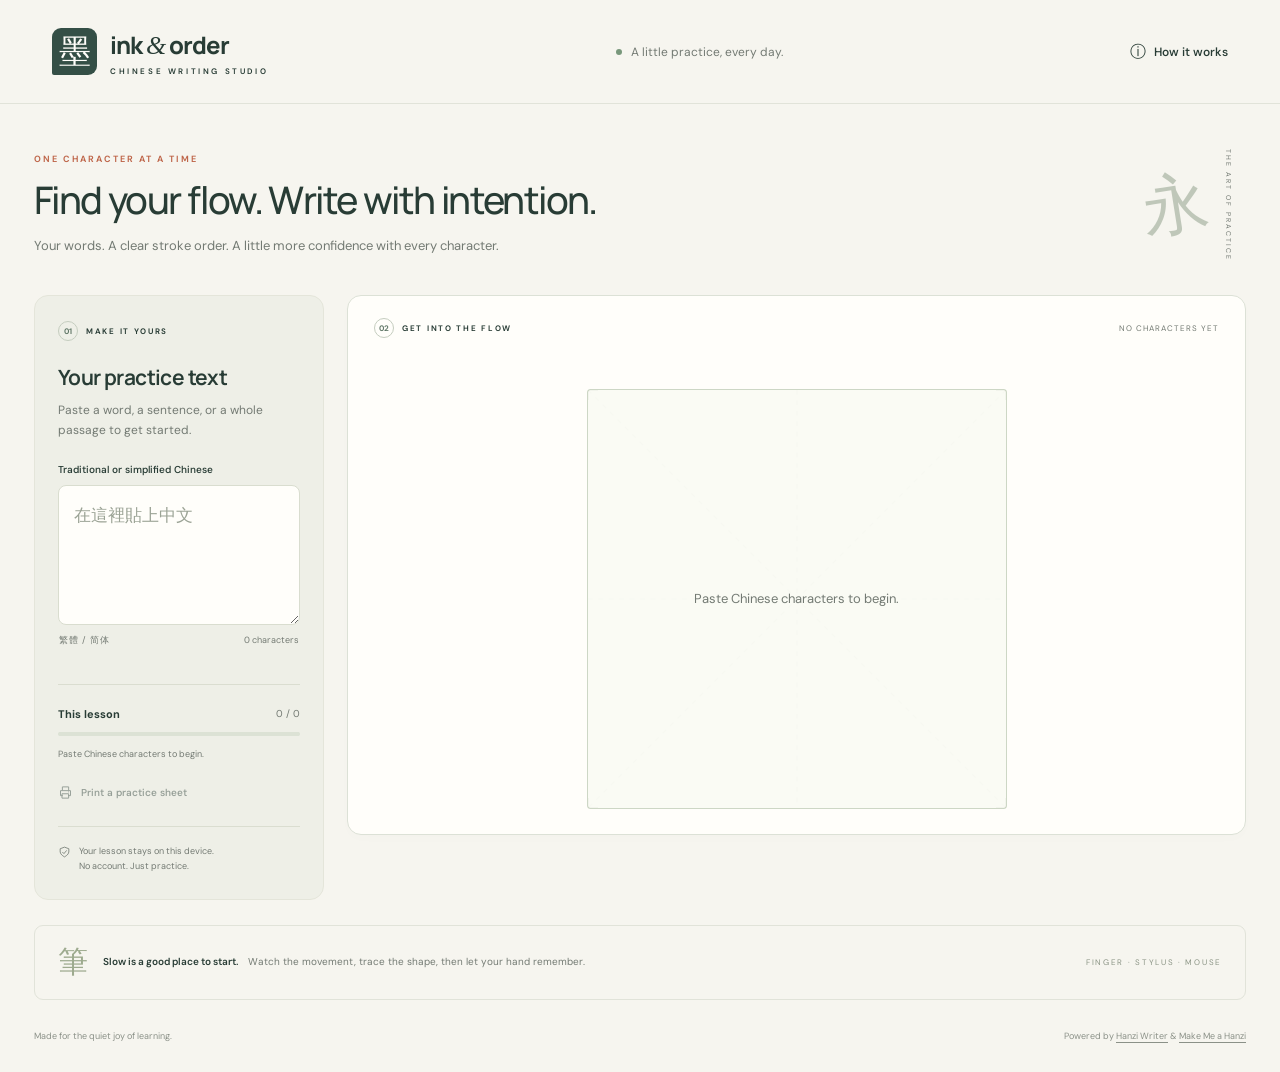
==== commit 8f110819: "Update practice characters as text is entered" ====
--- a/index.html
+++ b/index.html
@@ -10,10 +10,10 @@
     />
     <title>Ink & Order — Chinese writing practice</title>
     <link rel="icon" href="./favicon.svg" type="image/svg+xml" />
-    <link rel="stylesheet" href="./styles.css?v=b33100ad75cb" />
+    <link rel="stylesheet" href="./styles.css?v=248d32f53982" />
     <script defer src="./vendor/hanzi-writer.min.js"></script>
     <script defer src="./dictionary.js?v=8a337b092d1c"></script>
-    <script defer src="./app.js?v=990e4b467fda"></script>
+    <script defer src="./app.js?v=48c506617a51"></script>
   </head>
   <body>
     <a class="skip-link" href="#practice">Skip to practice</a>
@@ -59,33 +59,29 @@
           <p class="muted">
             Paste a word, a sentence, or a whole passage to get started.
           </p>
-          <form id="lesson-form">
+          <div class="lesson-input">
             <label for="lesson-text">Traditional or simplified Chinese</label>
             <textarea
               id="lesson-text"
               lang="zh"
               maxlength="10000"
               spellcheck="false"
-              placeholder="在這裡貼上中文，或在这里贴上中文…"
-            >
-你好世界學習中文</textarea>
+              placeholder="在這裡貼上中文"
+            ></textarea>
             <div class="input-meta">
-              <span>繁體 / 简体</span><span id="input-count">8 characters</span>
+              <span>繁體 / 简体</span><span id="input-count">0 characters</span>
             </div>
             <p id="input-error" class="input-error" role="alert" hidden></p>
-            <button type="submit" class="button primary generate-button">
-              Create practice <span aria-hidden="true">↗</span>
-            </button>
-          </form>
+          </div>
           <div class="lesson-divider"></div>
           <div class="session-heading">
             <h3>This lesson</h3>
-            <span id="session-count">0 / 8</span>
+            <span id="session-count">0 / 0</span>
           </div>
           <progress
             id="session-progress"
             value="0"
-            max="8"
+            max="1"
             aria-label="Characters practiced"
           ></progress>
           <p class="session-caption" id="session-caption">
@@ -117,7 +113,7 @@
               <span class="step-number">02</span> GET INTO THE FLOW
             </div>
             <span class="position-label" id="position-label"
-              >CHARACTER 01 OF 08</span
+              >NO CHARACTERS YET</span
             >
           </div>
           <div class="mode-tabs" role="tablist" aria-label="Practice mode">
@@ -202,6 +198,13 @@
                     </select>
                   </div>
                 </div>
+                <button
+                  class="button secondary restart-button"
+                  id="restart-button"
+                  hidden
+                >
+                  ↺ Start again
+                </button>
                 <nav
                   class="character-navigation"
                   aria-label="Character navigation"
@@ -257,10 +260,7 @@
                     max="7"
                     value="0"
                     aria-label="Accepted strokes"
-                  ></progress
-                  ><button class="button secondary" id="restart-button">
-                    ↺ Start again
-                  </button>
+                  ></progress>
                 </div>
                 <div
                   class="feedback"
--- a/styles.css
+++ b/styles.css
@@ -303,13 +303,6 @@
 .secondary:hover {
   background: var(--pale);
 }
-.generate-button {
-  width: 100%;
-  justify-content: space-between;
-}
-.generate-button > span {
-  font-size: 19px;
-}
 .lesson-divider {
   height: 1px;
   background: #daddd0;
@@ -465,6 +458,20 @@
   gap: 28px;
   align-items: center;
 }
+#practice[data-empty="true"] .practice-workspace {
+  grid-template-columns: minmax(0, 420px);
+  justify-content: center;
+}
+#practice[data-empty="true"] .mode-tabs,
+#practice[data-empty="true"] .character-details,
+#practice[data-empty="true"] .board-caption,
+#practice[data-empty="true"] .watch-controls,
+#practice[data-empty="true"] .restart-button,
+#practice[data-empty="true"] .character-navigation,
+#practice[data-empty="true"] .stroke-section,
+#practice[data-empty="true"] .memory-note {
+  display: none;
+}
 .canvas-column {
   min-width: 0;
 }
@@ -692,7 +699,7 @@
   display: block;
   margin-top: 3px;
 }
-.quiz-controls .button {
+.restart-button {
   margin-top: 15px;
   width: 100%;
 }
@@ -1213,7 +1220,8 @@
   #current-character {
     font-size: 37px;
   }
-  .character-details .button {
+  .character-details .button,
+  .restart-button {
     font-size: 10px;
     padding: 11px 9px;
     min-height: 44px;
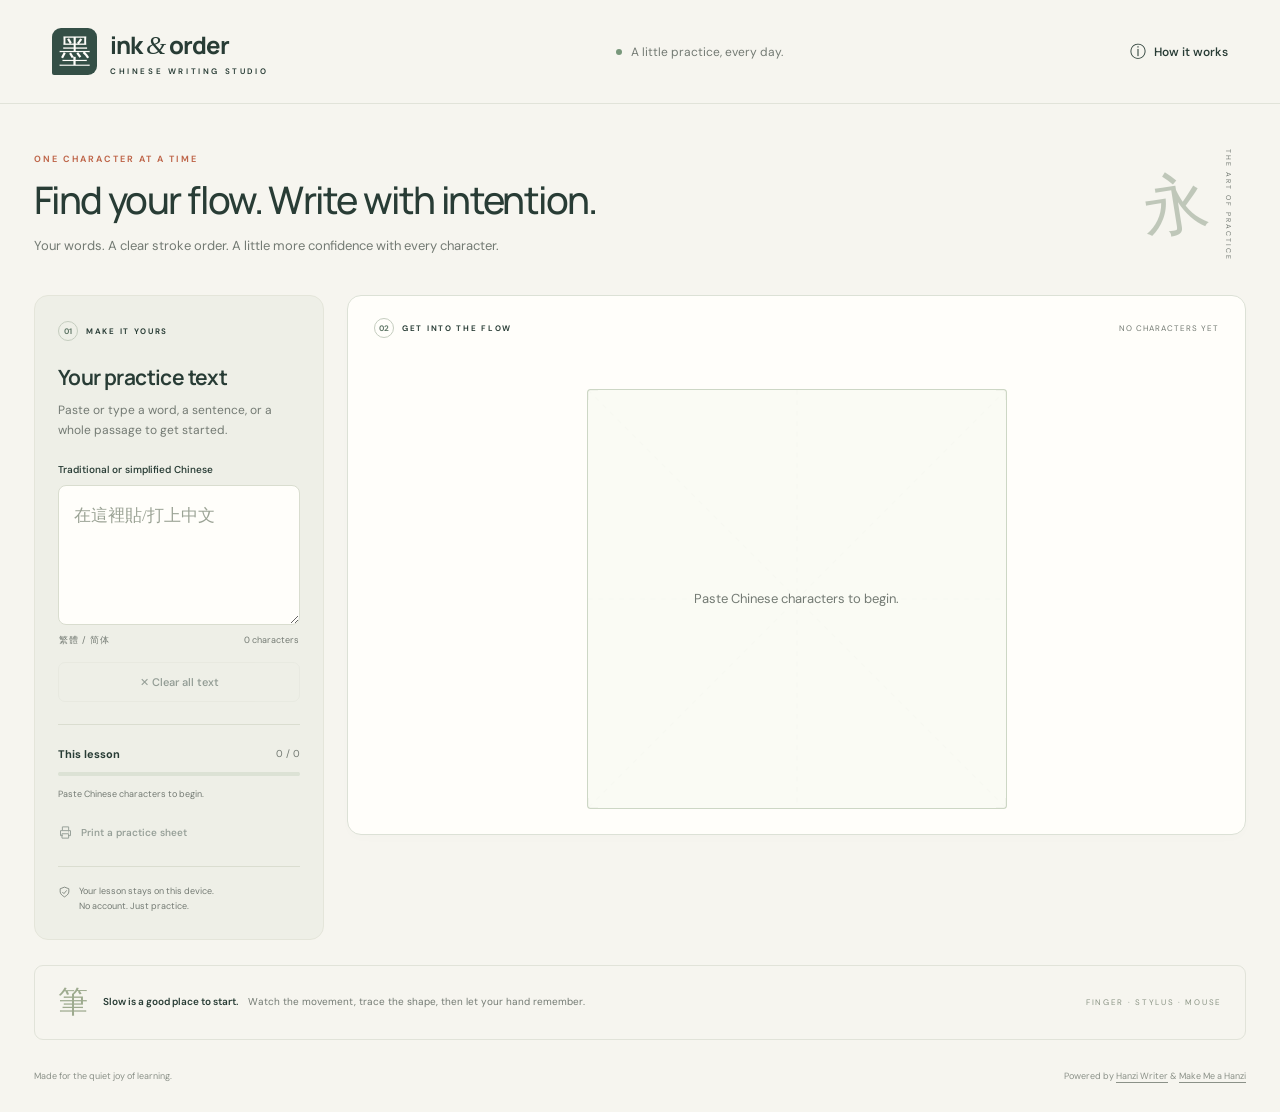
==== commit 33952da7: "Refresh lesson on restart and add clear text control" ====
--- a/index.html
+++ b/index.html
@@ -10,10 +10,10 @@
     />
     <title>Ink & Order — Chinese writing practice</title>
     <link rel="icon" href="./favicon.svg" type="image/svg+xml" />
-    <link rel="stylesheet" href="./styles.css?v=248d32f53982" />
+    <link rel="stylesheet" href="./styles.css?v=8e602062f58d" />
     <script defer src="./vendor/hanzi-writer.min.js"></script>
     <script defer src="./dictionary.js?v=8a337b092d1c"></script>
-    <script defer src="./app.js?v=48c506617a51"></script>
+    <script defer src="./app.js?v=fcade179dfe8"></script>
   </head>
   <body>
     <a class="skip-link" href="#practice">Skip to practice</a>
@@ -57,7 +57,7 @@
           </div>
           <h2>Your practice text</h2>
           <p class="muted">
-            Paste a word, a sentence, or a whole passage to get started.
+            Paste or type a word, a sentence, or a whole passage to get started.
           </p>
           <div class="lesson-input">
             <label for="lesson-text">Traditional or simplified Chinese</label>
@@ -66,12 +66,20 @@
               lang="zh"
               maxlength="10000"
               spellcheck="false"
-              placeholder="在這裡貼上中文"
+              placeholder="在這裡貼/打上中文"
             ></textarea>
             <div class="input-meta">
               <span>繁體 / 简体</span><span id="input-count">0 characters</span>
             </div>
             <p id="input-error" class="input-error" role="alert" hidden></p>
+            <button
+              type="button"
+              class="text-button clear-text-button"
+              id="clear-text-button"
+              disabled
+            >
+              ✕ Clear all text
+            </button>
           </div>
           <div class="lesson-divider"></div>
           <div class="session-heading">
@@ -335,7 +343,7 @@
       <h2>A small ritual.<br />A lasting skill.</h2>
       <ol>
         <li>
-          <strong>Bring your own words.</strong> Paste up to 200 Chinese
+          <strong>Bring your own words.</strong> Paste or type up to 200 Chinese
           characters. Punctuation and other text are ignored; repeated
           characters stay in your lesson.
         </li>
--- a/styles.css
+++ b/styles.css
@@ -277,6 +277,14 @@
 .input-meta > span:first-child {
   letter-spacing: 1px;
 }
+.clear-text-button {
+  width: 100%;
+  min-height: 40px;
+  justify-content: center;
+  border: 1px solid var(--line);
+  border-radius: 7px;
+  font-size: 11px;
+}
 .button {
   display: flex;
   align-items: center;
